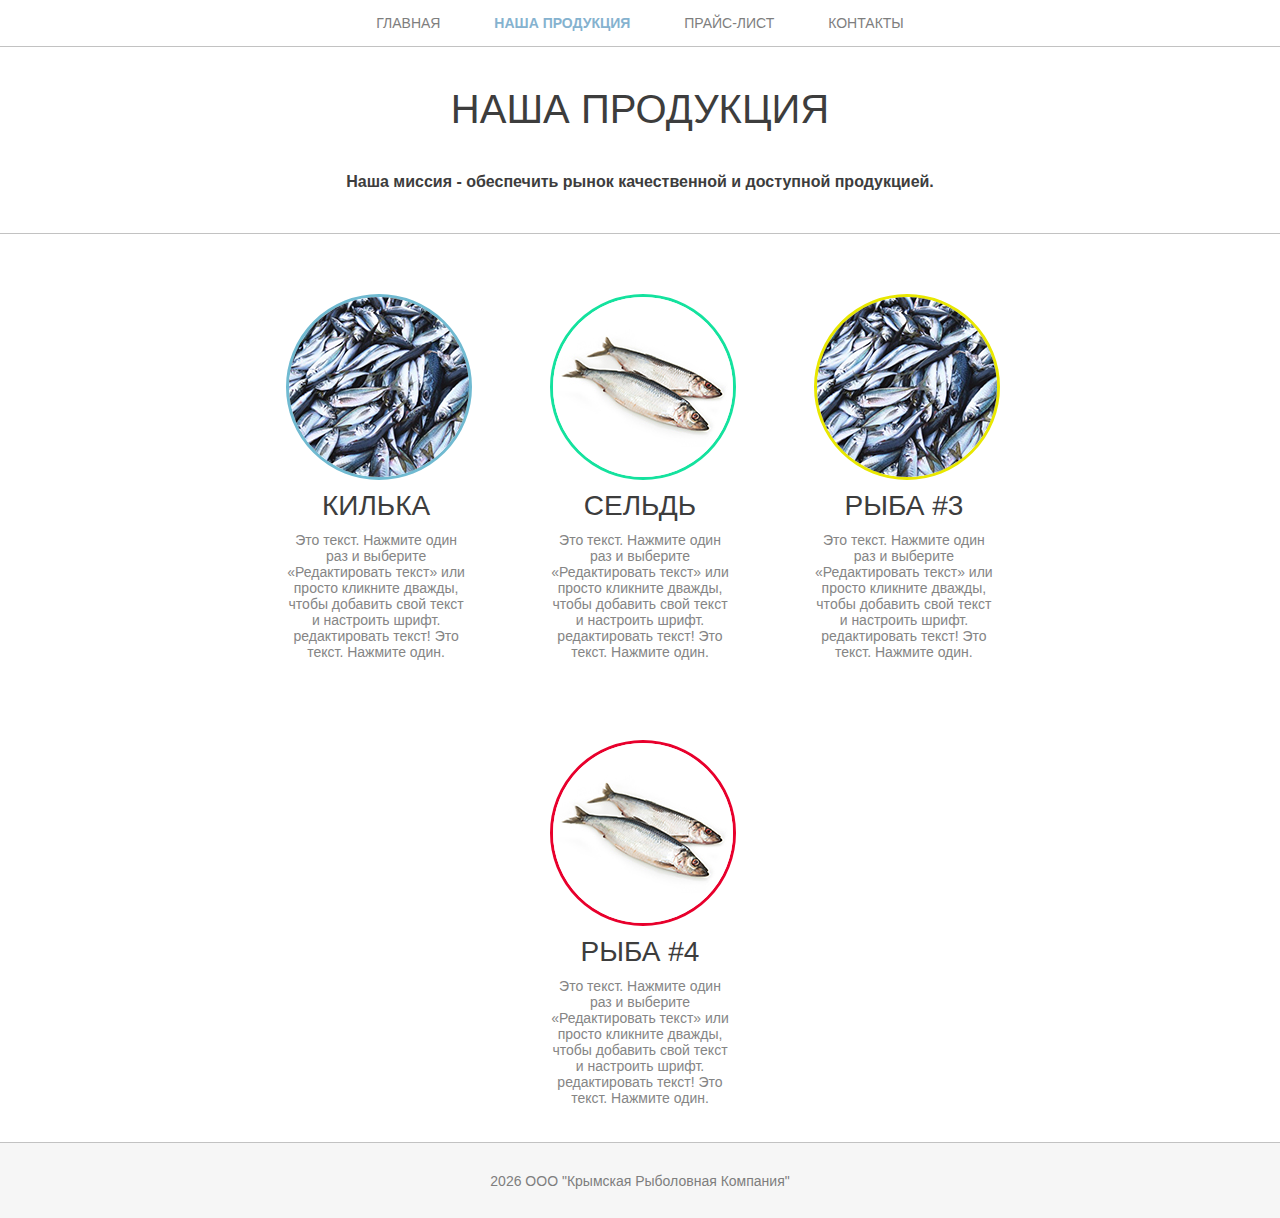
==== assortment.html @ 9fd5ed91 "Partner link was moved" ====
<!DOCTYPE html>
<html>
    <head>
        <meta charset="UTF-8" />
        <title>ООО "Крымская Рыболовная Компания"</title>

        <link rel="stylesheet" href="/css/common.css" />
        <link rel="stylesheet" href="/css/assortment.css" />

        <!--[if lt IE 9]>
        <script type="text/javascript" src="/js/html5shiv.js"></script>
        <![endif]-->

        <script type="text/javascript" src="/js/jquery-1.11.3.min.js"></script>
        <script type="text/javascript" src="/js/jquery.zoom.js"></script>
    </head>

    <body>
        <div class="body">
            <ul class="top-nav top-nav_bordered">
                <li class="top-nav__item">
                    <a href="index.html" class="nav-link">Главная</a>
                </li>

                <li class="top-nav__item">
                    <a href="assortment.html" class="nav-link nav-link_active">Наша продукция</a>
                </li>

                <li class="top-nav__item">
                    <a href="index.html#pricelist" class="nav-link">Прайс-лист</a>
                </li>

                <li class="top-nav__item">
                    <a href="index.html#contacts" class="nav-link">Контакты</a>
                </li>
            </ul>

            <div class="content">
                <div class="content__section">
                    <div class="limiter">
                        <div class="limiter__section">
                            <div class="description">
                                <h1 class="description__title">Наша продукция</h1>

                                <p class="description__text description__text_assortment">
                                    Наша миссия - обеспечить рынок качественной и доступной продукцией.
                                </p>
                            </div>
                        </div>
                    </div>
                </div>

                <div class="content__section content__section_bordered">
                    <div class="limiter">
                        <div class="limiter__section">
                            <div class="assortment-box clearfix">
                                <div class="assortment-box__container">
                                    <div class="assortment-item">
                                        <div class="assortment-item__thumb blue" data-url="img/assortment/kilka_l.jpg">
                                            <img class="assortment-thumb__image" src="img/assortment/kilka_s.jpg" />
                                            <div class="assortment-thumb__helper js-helper"></div>
                                        </div>

                                        <h1 class="assortment-item__title">Килька</h1>

                                        <p class="assortment-item__text">
                                            Это текст. Нажмите один раз и выберите «Редактировать текст» или просто кликните дважды,
                                            чтобы добавить свой текст и настроить шрифт. редактировать текст! Это текст. Нажмите один.
                                        </p>
                                    </div>
                                </div>

                                <div class="assortment-box__container">
                                    <div class="assortment-item">
                                        <div class="assortment-item__thumb green" data-url="img/assortment/seld_l.jpg">
                                            <img class="assortment-thumb__image" src="img/assortment/seld_s.jpg" />
                                            <div class="assortment-thumb__helper js-helper"></div>
                                        </div>

                                        <h1 class="assortment-item__title">Сельдь</h1>

                                        <p class="assortment-item__text">
                                            Это текст. Нажмите один раз и выберите «Редактировать текст» или просто кликните дважды,
                                            чтобы добавить свой текст и настроить шрифт. редактировать текст! Это текст. Нажмите один.
                                        </p>
                                    </div>
                                </div>

                                <div class="assortment-box__container">
                                    <div class="assortment-item">
                                        <div class="assortment-item__thumb yellow" data-url="img/assortment/kilka_l.jpg">
                                            <img class="assortment-thumb__image" src="img/assortment/kilka_s.jpg" />
                                            <div class="assortment-thumb__helper js-helper"></div>
                                        </div>

                                        <h1 class="assortment-item__title">Рыба #3</h1>

                                        <p class="assortment-item__text">
                                            Это текст. Нажмите один раз и выберите «Редактировать текст» или просто кликните дважды,
                                            чтобы добавить свой текст и настроить шрифт. редактировать текст! Это текст. Нажмите один.
                                        </p>
                                    </div>
                                </div>

                                <div class="assortment-box__container">
                                    <div class="assortment-item">
                                        <div class="assortment-item__thumb red" data-url="img/assortment/seld_l.jpg">
                                            <img class="assortment-thumb__image" src="img/assortment/seld_s.jpg" />
                                            <div class="assortment-thumb__helper js-helper"></div>
                                        </div>

                                        <h1 class="assortment-item__title">Рыба #4</h1>

                                        <p class="assortment-item__text">
                                            Это текст. Нажмите один раз и выберите «Редактировать текст» или просто кликните дважды,
                                            чтобы добавить свой текст и настроить шрифт. редактировать текст! Это текст. Нажмите один.
                                        </p>
                                    </div>
                                </div>
                            </div>
                        </div>
                    </div>
                </div>
            </div>
        </div>

        <footer class="footer">
            <div class="limiter">
                <div class="limiter__section clearfix">
                    <span id="footerYear">"2___</span>

                    ООО "Крымская Рыболовная Компания"
                </div>
            </div>
        </footer>

        <script type="text/javascript">
            $('#footerYear').text(new Date().getFullYear());

            (function enableZoom(){
                var thumbsContainers=document.querySelectorAll('.assortment-item__thumb'),
                    $thumbContainer;

                for(var i=0, end=thumbsContainers.length; i<end; i++){
                    $thumbContainer=$(thumbsContainers[i]);

                    $thumbContainer.zoom({
                        url:$thumbContainer.data('url'),
                        helper:$thumbContainer.children('.js-helper')
                    });
                }
            }());
        </script>
    </body>
</html>
---- css/common.css ----
html{
    height:100%;
}

body{
    font-family:Trebuchet MS, Trebuchet, Tahoma, Arial, sans-serif;
    font-size:14px;

    height:100%;

    margin:0;
    overflow-x:hidden;
}

body > .body{
    height:auto;
    min-height:100%;
}

.clearfix::after{
    content:".";
    clear:both;
    display:block;
    height:0;
    visibility:hidden;
}

.top-nav{
    list-style:none;

    margin:0;
    padding:15px;

    text-align:center;
}

.top-nav_bordered{
    border-bottom:1px solid #c2c2c2;
}

.top-nav__item{
    display:inline-block;
}

.top-nav__item:not(:last-child){
    margin-right:50px;
}

.nav-link{
    color:#7e7e7e;
    text-decoration:none;
    text-transform:uppercase;
}

.nav-link_active{
    color:#85b2cf;
    font-weight:bold;
}

.nav-link:not(.nav-link_active):hover{
    text-decoration:underline;
}

.content{
    padding-bottom:75px;
}

.footer{
    background:#f6f6f6;
    color:#7e7e7e;
    height:15px;
    margin-top:-75px;
    padding:30px;
    text-align:left;
    vertical-align:middle;
}

.content__section{
    border-bottom:1px solid #c2c2c2;
}

.limiter{
    margin:0 auto;
    text-align:center;

    min-width:1000px;
    width:80%
}

.limiter__section_filled{
    background:#f6f6f6;
}

.description{
    padding:40px;
    text-align:center;
}

.description-left{
    text-align:left;
}

.description__title{
    color:#3d3d3d;

    font-size:40px;
    font-weight:normal;

    margin:0;

    text-transform:uppercase;
}

.description__title_bordered{
    border-bottom:1px solid #c2c2c2;
    padding-bottom:40px;
}

.description__text{
    color:#797979;
    line-height:1.3;
    margin:40px 0 0 0;
}

.description__text p{
    color:#797979;
}
---- css/assortment.css ----
.description__text_assortment{
    color:#3d3d3d;

    font-size:16px;
    font-weight:bold;
}

.assortment-box{
    display:inline-block;
}

.assortment-box__container{
    display:inline-block;
    margin:40px 20px 0 20px;
    padding:20px;
    width:180px;
}

.assortment-item__thumb{
    border:3px solid #70bad1;
    border-radius:50%;

    height:180px;

    overflow:hidden;

    width:180px;
}

.assortment-item{
    position:relative;
}

.assortment-thumb__image{
    position:relative;
    z-index:1;
}

.assortment-item .zoomImg{
    z-index:2;
}

.assortment-thumb__helper{
    background:transparent;
    border-radius:50%;
    height:inherit;
    left:0;
    opacity:0;
    position:absolute;
    top:0;
    width:inherit;
    z-index:3;
}

.assortment-item__thumb.blue{
    border-color:#70bad1;
}

.assortment-item__thumb.green{
    border-color:#14e29e;
}

.assortment-item__thumb.yellow{
    border-color: #e8e700;
}

.assortment-item__thumb.red{
    border-color: #e8002c;
}

.assortment-item__title{
    color:#3d3d3d;

    font-weight:normal;
    font-size:28px;

    margin:10px 0 0 0;
    text-transform:uppercase;
}

.assortment-item__text{
    color:#858585;
    margin:10px 0 0 0;
}

/* Image zoom plugin override */
.zoomWindow{
    border-radius:50% !important;
}
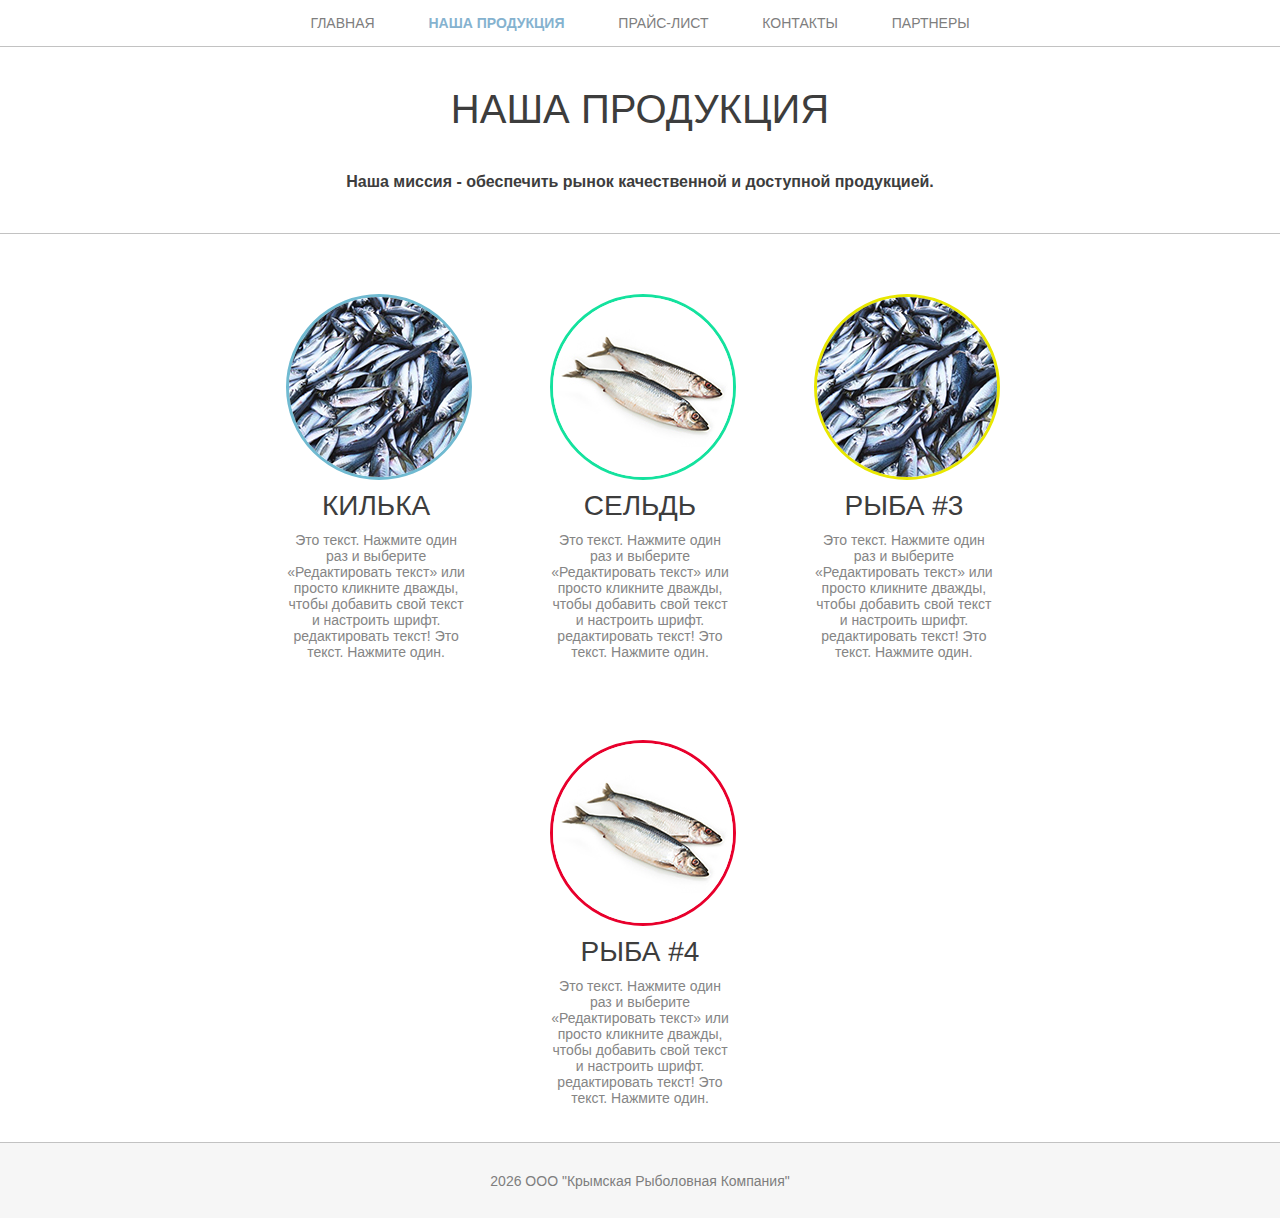
==== commit 227f8f00: "Navigation menu was fixed" ====
--- a/assortment.html
+++ b/assortment.html
@@ -32,6 +32,10 @@
 
                 <li class="top-nav__item">
                     <a href="index.html#contacts" class="nav-link">Контакты</a>
+                </li>
+
+                <li class="top-nav__item">
+                    <a href="index.html#partners" class="nav-link">Партнеры</a>
                 </li>
             </ul>
 
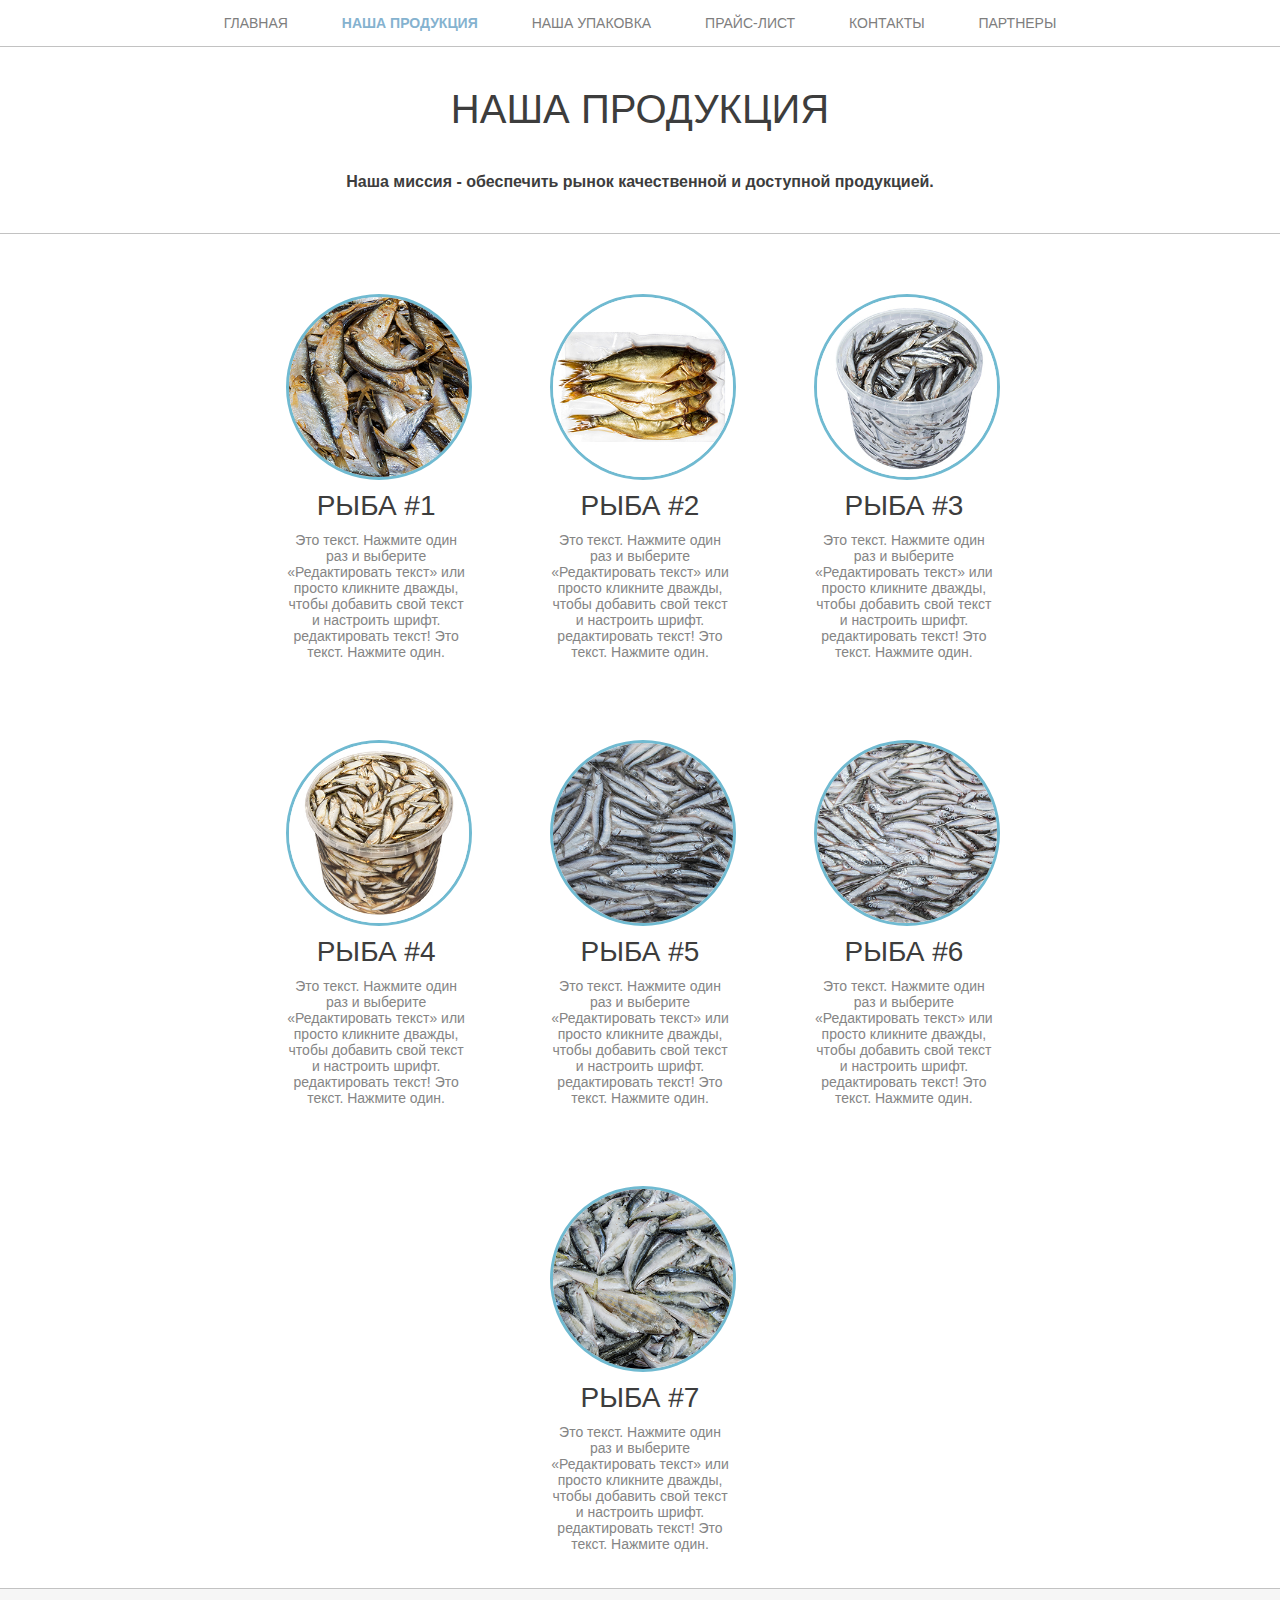
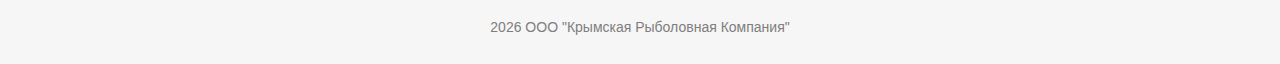
==== commit 3c2ef21a: "Assortment images were changed" ====
--- a/assortment.html
+++ b/assortment.html
@@ -2,7 +2,7 @@
 <html>
     <head>
         <meta charset="UTF-8" />
-        <title>ООО "Крымская Рыболовная Компания"</title>
+        <title>ООО "Крымская Рыболовная Компания" - Наша Продукция</title>
 
         <link rel="stylesheet" href="/css/common.css" />
         <link rel="stylesheet" href="/css/assortment.css" />
@@ -24,6 +24,10 @@
 
                 <li class="top-nav__item">
                     <a href="assortment.html" class="nav-link nav-link_active">Наша продукция</a>
+                </li>
+
+                <li class="top-nav__item">
+                    <a href="packing.html" class="nav-link">Наша Упаковка</a>
                 </li>
 
                 <li class="top-nav__item">
@@ -60,40 +64,40 @@
                             <div class="assortment-box clearfix">
                                 <div class="assortment-box__container">
                                     <div class="assortment-item">
-                                        <div class="assortment-item__thumb blue" data-url="img/assortment/kilka_l.jpg">
-                                            <img class="assortment-thumb__image" src="img/assortment/kilka_s.jpg" />
-                                            <div class="assortment-thumb__helper js-helper"></div>
-                                        </div>
-
-                                        <h1 class="assortment-item__title">Килька</h1>
-
-                                        <p class="assortment-item__text">
-                                            Это текст. Нажмите один раз и выберите «Редактировать текст» или просто кликните дважды,
-                                            чтобы добавить свой текст и настроить шрифт. редактировать текст! Это текст. Нажмите один.
-                                        </p>
-                                    </div>
-                                </div>
-
-                                <div class="assortment-box__container">
-                                    <div class="assortment-item">
-                                        <div class="assortment-item__thumb green" data-url="img/assortment/seld_l.jpg">
-                                            <img class="assortment-thumb__image" src="img/assortment/seld_s.jpg" />
-                                            <div class="assortment-thumb__helper js-helper"></div>
-                                        </div>
-
-                                        <h1 class="assortment-item__title">Сельдь</h1>
-
-                                        <p class="assortment-item__text">
-                                            Это текст. Нажмите один раз и выберите «Редактировать текст» или просто кликните дважды,
-                                            чтобы добавить свой текст и настроить шрифт. редактировать текст! Это текст. Нажмите один.
-                                        </p>
-                                    </div>
-                                </div>
-
-                                <div class="assortment-box__container">
-                                    <div class="assortment-item">
-                                        <div class="assortment-item__thumb yellow" data-url="img/assortment/kilka_l.jpg">
-                                            <img class="assortment-thumb__image" src="img/assortment/kilka_s.jpg" />
+                                        <div class="assortment-item__thumb" data-url="img/assortment/big/1.jpg">
+                                            <img class="assortment-thumb__image" src="img/assortment/small/1.jpg" />
+                                            <div class="assortment-thumb__helper js-helper"></div>
+                                        </div>
+
+                                        <h1 class="assortment-item__title">Рыба #1</h1>
+
+                                        <p class="assortment-item__text">
+                                            Это текст. Нажмите один раз и выберите «Редактировать текст» или просто кликните дважды,
+                                            чтобы добавить свой текст и настроить шрифт. редактировать текст! Это текст. Нажмите один.
+                                        </p>
+                                    </div>
+                                </div>
+
+                                <div class="assortment-box__container">
+                                    <div class="assortment-item">
+                                        <div class="assortment-item__thumb" data-url="img/assortment/big/2.jpg">
+                                            <img class="assortment-thumb__image" src="img/assortment/small/2.jpg" />
+                                            <div class="assortment-thumb__helper js-helper"></div>
+                                        </div>
+
+                                        <h1 class="assortment-item__title">Рыба #2</h1>
+
+                                        <p class="assortment-item__text">
+                                            Это текст. Нажмите один раз и выберите «Редактировать текст» или просто кликните дважды,
+                                            чтобы добавить свой текст и настроить шрифт. редактировать текст! Это текст. Нажмите один.
+                                        </p>
+                                    </div>
+                                </div>
+
+                                <div class="assortment-box__container">
+                                    <div class="assortment-item">
+                                        <div class="assortment-item__thumb" data-url="img/assortment/big/3.jpg">
+                                            <img class="assortment-thumb__image" src="img/assortment/small/3.jpg" />
                                             <div class="assortment-thumb__helper js-helper"></div>
                                         </div>
 
@@ -108,12 +112,60 @@
 
                                 <div class="assortment-box__container">
                                     <div class="assortment-item">
-                                        <div class="assortment-item__thumb red" data-url="img/assortment/seld_l.jpg">
-                                            <img class="assortment-thumb__image" src="img/assortment/seld_s.jpg" />
+                                        <div class="assortment-item__thumb" data-url="img/assortment/big/4.jpg">
+                                            <img class="assortment-thumb__image" src="img/assortment/small/4.jpg" />
                                             <div class="assortment-thumb__helper js-helper"></div>
                                         </div>
 
                                         <h1 class="assortment-item__title">Рыба #4</h1>
+
+                                        <p class="assortment-item__text">
+                                            Это текст. Нажмите один раз и выберите «Редактировать текст» или просто кликните дважды,
+                                            чтобы добавить свой текст и настроить шрифт. редактировать текст! Это текст. Нажмите один.
+                                        </p>
+                                    </div>
+                                </div>
+
+                                <div class="assortment-box__container">
+                                    <div class="assortment-item">
+                                        <div class="assortment-item__thumb" data-url="img/assortment/big/5.jpg">
+                                            <img class="assortment-thumb__image" src="img/assortment/small/5.jpg" />
+                                            <div class="assortment-thumb__helper js-helper"></div>
+                                        </div>
+
+                                        <h1 class="assortment-item__title">Рыба #5</h1>
+
+                                        <p class="assortment-item__text">
+                                            Это текст. Нажмите один раз и выберите «Редактировать текст» или просто кликните дважды,
+                                            чтобы добавить свой текст и настроить шрифт. редактировать текст! Это текст. Нажмите один.
+                                        </p>
+                                    </div>
+                                </div>
+
+                                <div class="assortment-box__container">
+                                    <div class="assortment-item">
+                                        <div class="assortment-item__thumb" data-url="img/assortment/big/6.jpg">
+                                            <img class="assortment-thumb__image" src="img/assortment/small/6.jpg" />
+                                            <div class="assortment-thumb__helper js-helper"></div>
+                                        </div>
+
+                                        <h1 class="assortment-item__title">Рыба #6</h1>
+
+                                        <p class="assortment-item__text">
+                                            Это текст. Нажмите один раз и выберите «Редактировать текст» или просто кликните дважды,
+                                            чтобы добавить свой текст и настроить шрифт. редактировать текст! Это текст. Нажмите один.
+                                        </p>
+                                    </div>
+                                </div>
+
+                                <div class="assortment-box__container">
+                                    <div class="assortment-item">
+                                        <div class="assortment-item__thumb" data-url="img/assortment/big/7.jpg">
+                                            <img class="assortment-thumb__image" src="img/assortment/small/7.jpg" />
+                                            <div class="assortment-thumb__helper js-helper"></div>
+                                        </div>
+
+                                        <h1 class="assortment-item__title">Рыба #7</h1>
 
                                         <p class="assortment-item__text">
                                             Это текст. Нажмите один раз и выберите «Редактировать текст» или просто кликните дважды,
--- a/css/common.css
+++ b/css/common.css
@@ -79,6 +79,10 @@
     border-bottom:1px solid #c2c2c2;
 }
 
+.content__section_filled{
+    background:#f6f6f6;
+}
+
 .limiter{
     margin:0 auto;
     text-align:center;
@@ -122,6 +126,6 @@
     margin:40px 0 0 0;
 }
 
-.description__text p{
-    color:#797979;
+.description__text_italic{
+    font-style:italic;
 }--- a/css/assortment.css
+++ b/css/assortment.css
@@ -32,7 +32,9 @@
 }
 
 .assortment-thumb__image{
+    height:100%;
     position:relative;
+    width:100%;
     z-index:1;
 }
 
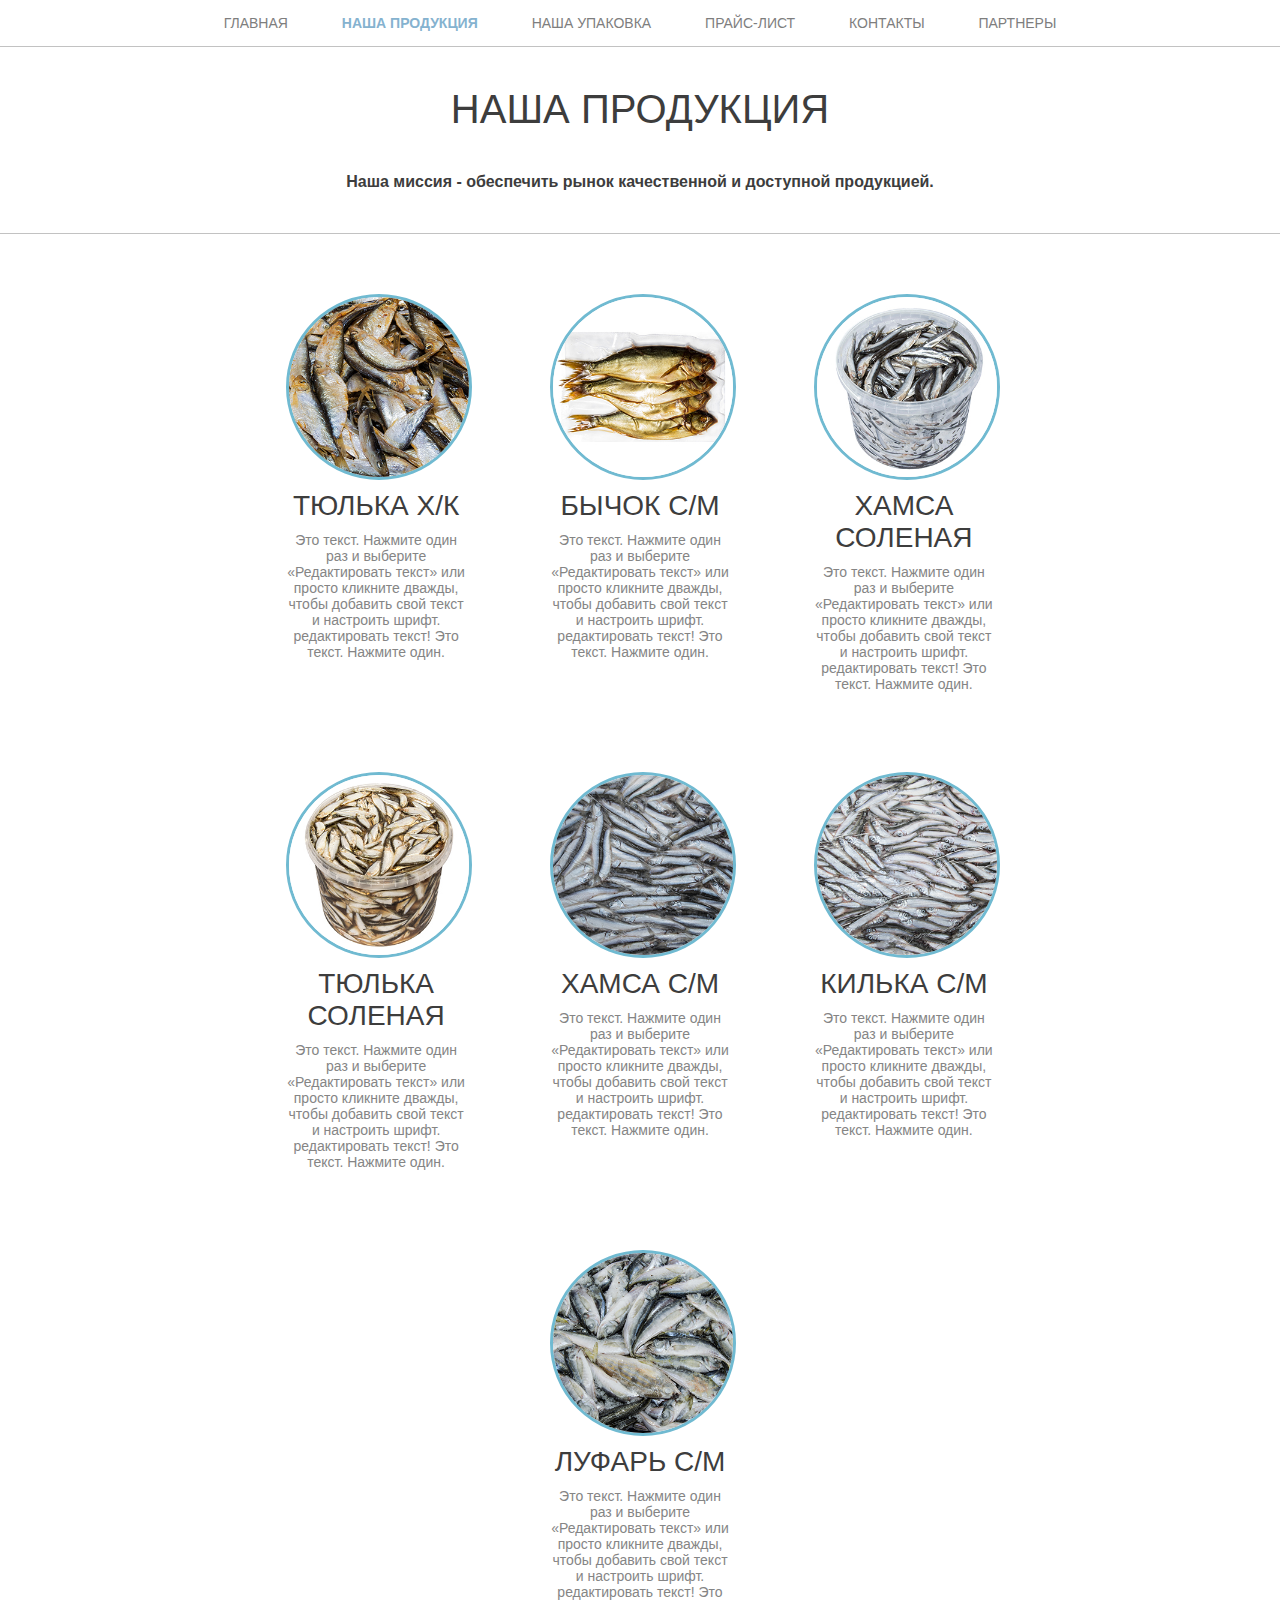
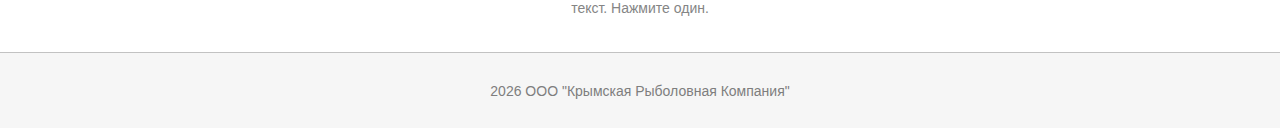
==== commit 086d9e87: "Assortment lables were changed" ====
--- a/assortment.html
+++ b/assortment.html
@@ -69,7 +69,7 @@
                                             <div class="assortment-thumb__helper js-helper"></div>
                                         </div>
 
-                                        <h1 class="assortment-item__title">Рыба #1</h1>
+                                        <h1 class="assortment-item__title">Тюлька х/к</h1>
 
                                         <p class="assortment-item__text">
                                             Это текст. Нажмите один раз и выберите «Редактировать текст» или просто кликните дважды,
@@ -85,7 +85,7 @@
                                             <div class="assortment-thumb__helper js-helper"></div>
                                         </div>
 
-                                        <h1 class="assortment-item__title">Рыба #2</h1>
+                                        <h1 class="assortment-item__title">Бычок с/м</h1>
 
                                         <p class="assortment-item__text">
                                             Это текст. Нажмите один раз и выберите «Редактировать текст» или просто кликните дважды,
@@ -101,7 +101,7 @@
                                             <div class="assortment-thumb__helper js-helper"></div>
                                         </div>
 
-                                        <h1 class="assortment-item__title">Рыба #3</h1>
+                                        <h1 class="assortment-item__title">Хамса соленая</h1>
 
                                         <p class="assortment-item__text">
                                             Это текст. Нажмите один раз и выберите «Редактировать текст» или просто кликните дважды,
@@ -117,7 +117,7 @@
                                             <div class="assortment-thumb__helper js-helper"></div>
                                         </div>
 
-                                        <h1 class="assortment-item__title">Рыба #4</h1>
+                                        <h1 class="assortment-item__title">Тюлька соленая</h1>
 
                                         <p class="assortment-item__text">
                                             Это текст. Нажмите один раз и выберите «Редактировать текст» или просто кликните дважды,
@@ -133,7 +133,7 @@
                                             <div class="assortment-thumb__helper js-helper"></div>
                                         </div>
 
-                                        <h1 class="assortment-item__title">Рыба #5</h1>
+                                        <h1 class="assortment-item__title">Хамса с/м</h1>
 
                                         <p class="assortment-item__text">
                                             Это текст. Нажмите один раз и выберите «Редактировать текст» или просто кликните дважды,
@@ -149,7 +149,7 @@
                                             <div class="assortment-thumb__helper js-helper"></div>
                                         </div>
 
-                                        <h1 class="assortment-item__title">Рыба #6</h1>
+                                        <h1 class="assortment-item__title">Килька с/м</h1>
 
                                         <p class="assortment-item__text">
                                             Это текст. Нажмите один раз и выберите «Редактировать текст» или просто кликните дважды,
@@ -165,7 +165,7 @@
                                             <div class="assortment-thumb__helper js-helper"></div>
                                         </div>
 
-                                        <h1 class="assortment-item__title">Рыба #7</h1>
+                                        <h1 class="assortment-item__title">Луфарь с/м</h1>
 
                                         <p class="assortment-item__text">
                                             Это текст. Нажмите один раз и выберите «Редактировать текст» или просто кликните дважды,
--- a/css/assortment.css
+++ b/css/assortment.css
@@ -13,6 +13,7 @@
     display:inline-block;
     margin:40px 20px 0 20px;
     padding:20px;
+    vertical-align:top;
     width:180px;
 }
 
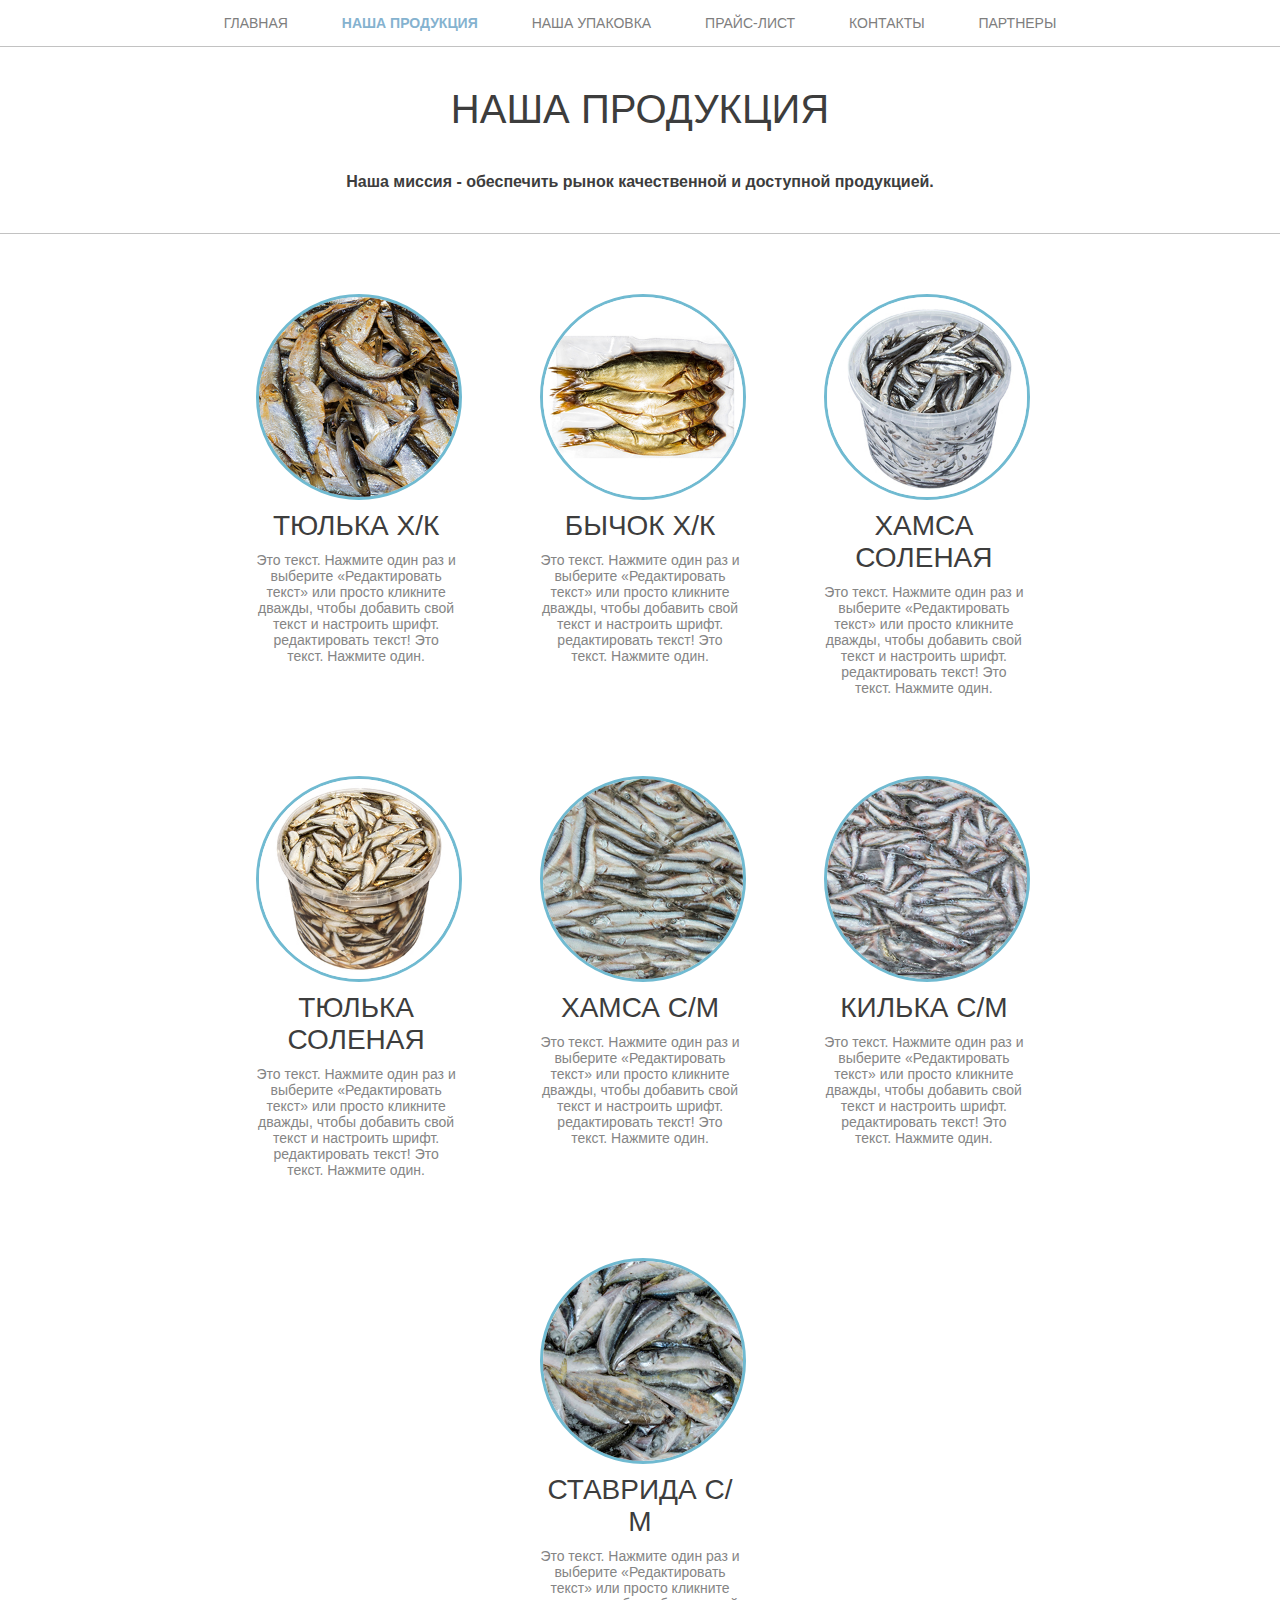
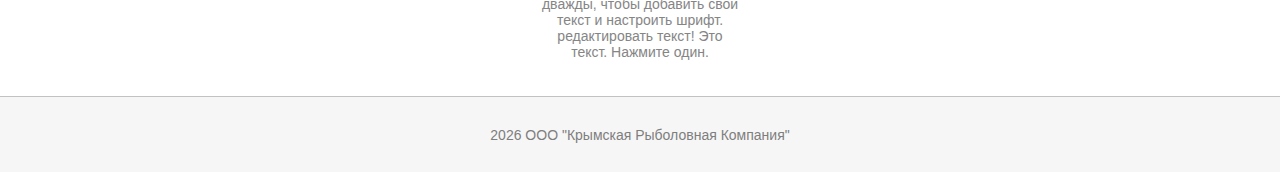
==== commit e69420a0: "Packing images were added" ====
--- a/assortment.html
+++ b/assortment.html
@@ -85,7 +85,7 @@
                                             <div class="assortment-thumb__helper js-helper"></div>
                                         </div>
 
-                                        <h1 class="assortment-item__title">Бычок с/м</h1>
+                                        <h1 class="assortment-item__title">Бычок х/к</h1>
 
                                         <p class="assortment-item__text">
                                             Это текст. Нажмите один раз и выберите «Редактировать текст» или просто кликните дважды,
@@ -165,7 +165,7 @@
                                             <div class="assortment-thumb__helper js-helper"></div>
                                         </div>
 
-                                        <h1 class="assortment-item__title">Луфарь с/м</h1>
+                                        <h1 class="assortment-item__title">Ставрида с/м</h1>
 
                                         <p class="assortment-item__text">
                                             Это текст. Нажмите один раз и выберите «Редактировать текст» или просто кликните дважды,
--- a/css/assortment.css
+++ b/css/assortment.css
@@ -14,18 +14,18 @@
     margin:40px 20px 0 20px;
     padding:20px;
     vertical-align:top;
-    width:180px;
+    width:200px;
 }
 
 .assortment-item__thumb{
     border:3px solid #70bad1;
     border-radius:50%;
 
-    height:180px;
+    height:200px;
 
     overflow:hidden;
 
-    width:180px;
+    width:200px;
 }
 
 .assortment-item{
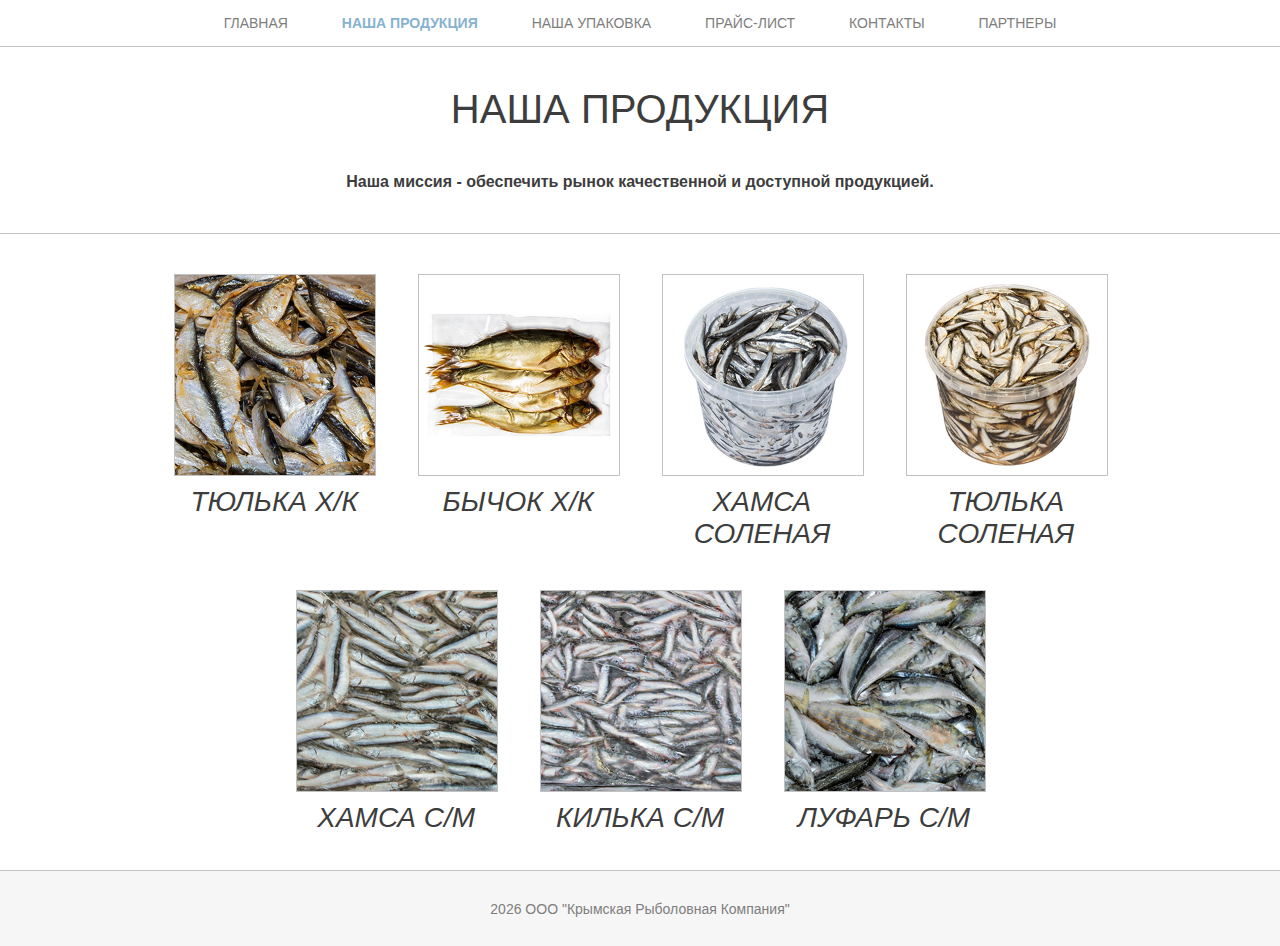
==== commit 57729a7f: "Assortment items were changed" ====
--- a/assortment.html
+++ b/assortment.html
@@ -58,7 +58,7 @@
                     </div>
                 </div>
 
-                <div class="content__section content__section_bordered">
+                <div class="content__section content__section_bordered content__section_items">
                     <div class="limiter">
                         <div class="limiter__section">
                             <div class="assortment-box clearfix">
@@ -70,11 +70,6 @@
                                         </div>
 
                                         <h1 class="assortment-item__title">Тюлька х/к</h1>
-
-                                        <p class="assortment-item__text">
-                                            Это текст. Нажмите один раз и выберите «Редактировать текст» или просто кликните дважды,
-                                            чтобы добавить свой текст и настроить шрифт. редактировать текст! Это текст. Нажмите один.
-                                        </p>
                                     </div>
                                 </div>
 
@@ -86,11 +81,6 @@
                                         </div>
 
                                         <h1 class="assortment-item__title">Бычок х/к</h1>
-
-                                        <p class="assortment-item__text">
-                                            Это текст. Нажмите один раз и выберите «Редактировать текст» или просто кликните дважды,
-                                            чтобы добавить свой текст и настроить шрифт. редактировать текст! Это текст. Нажмите один.
-                                        </p>
                                     </div>
                                 </div>
 
@@ -102,11 +92,6 @@
                                         </div>
 
                                         <h1 class="assortment-item__title">Хамса соленая</h1>
-
-                                        <p class="assortment-item__text">
-                                            Это текст. Нажмите один раз и выберите «Редактировать текст» или просто кликните дважды,
-                                            чтобы добавить свой текст и настроить шрифт. редактировать текст! Это текст. Нажмите один.
-                                        </p>
                                     </div>
                                 </div>
 
@@ -118,11 +103,6 @@
                                         </div>
 
                                         <h1 class="assortment-item__title">Тюлька соленая</h1>
-
-                                        <p class="assortment-item__text">
-                                            Это текст. Нажмите один раз и выберите «Редактировать текст» или просто кликните дважды,
-                                            чтобы добавить свой текст и настроить шрифт. редактировать текст! Это текст. Нажмите один.
-                                        </p>
                                     </div>
                                 </div>
 
@@ -134,11 +114,6 @@
                                         </div>
 
                                         <h1 class="assortment-item__title">Хамса с/м</h1>
-
-                                        <p class="assortment-item__text">
-                                            Это текст. Нажмите один раз и выберите «Редактировать текст» или просто кликните дважды,
-                                            чтобы добавить свой текст и настроить шрифт. редактировать текст! Это текст. Нажмите один.
-                                        </p>
                                     </div>
                                 </div>
 
@@ -150,11 +125,6 @@
                                         </div>
 
                                         <h1 class="assortment-item__title">Килька с/м</h1>
-
-                                        <p class="assortment-item__text">
-                                            Это текст. Нажмите один раз и выберите «Редактировать текст» или просто кликните дважды,
-                                            чтобы добавить свой текст и настроить шрифт. редактировать текст! Это текст. Нажмите один.
-                                        </p>
                                     </div>
                                 </div>
 
@@ -165,12 +135,7 @@
                                             <div class="assortment-thumb__helper js-helper"></div>
                                         </div>
 
-                                        <h1 class="assortment-item__title">Ставрида с/м</h1>
-
-                                        <p class="assortment-item__text">
-                                            Это текст. Нажмите один раз и выберите «Редактировать текст» или просто кликните дважды,
-                                            чтобы добавить свой текст и настроить шрифт. редактировать текст! Это текст. Нажмите один.
-                                        </p>
+                                        <h1 class="assortment-item__title">Луфарь с/м</h1>
                                     </div>
                                 </div>
                             </div>
--- a/css/assortment.css
+++ b/css/assortment.css
@@ -1,3 +1,7 @@
+.content__section_items{
+    padding-bottom:20px;
+}
+
 .description__text_assortment{
     color:#3d3d3d;
 
@@ -11,20 +15,16 @@
 
 .assortment-box__container{
     display:inline-block;
-    margin:40px 20px 0 20px;
-    padding:20px;
+    margin:0 20px;
     vertical-align:top;
     width:200px;
 }
 
 .assortment-item__thumb{
-    border:3px solid #70bad1;
-    border-radius:50%;
-
+    border:1px solid #c2c2c2;
+    margin-top:40px;
     height:200px;
-
     overflow:hidden;
-
     width:200px;
 }
 
@@ -76,6 +76,7 @@
 
     font-weight:normal;
     font-size:28px;
+    font-style:italic;
 
     margin:10px 0 0 0;
     text-transform:uppercase;
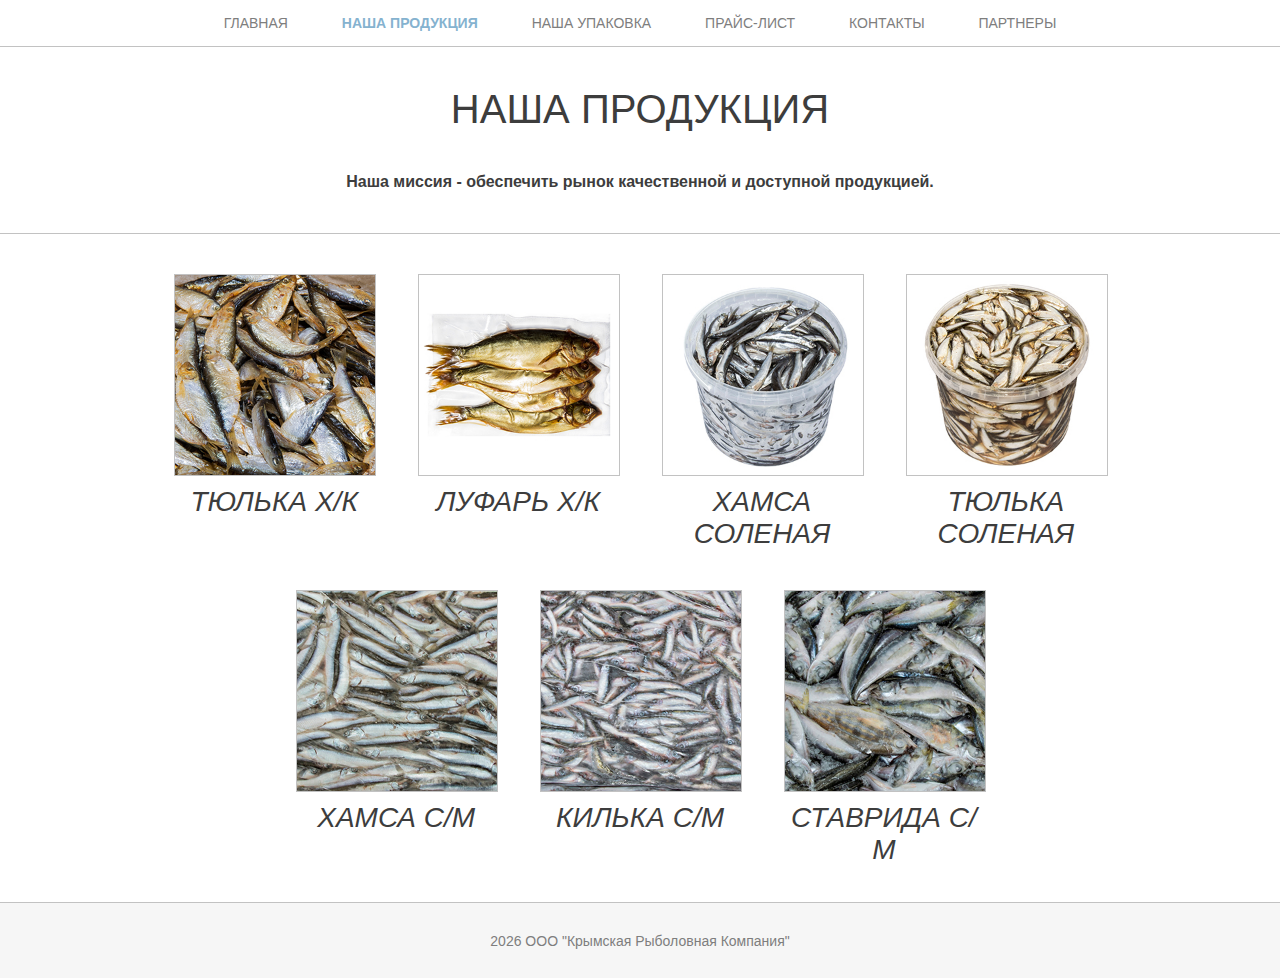
==== commit 958f34d4: "Fish lables were changed" ====
--- a/assortment.html
+++ b/assortment.html
@@ -66,7 +66,6 @@
                                     <div class="assortment-item">
                                         <div class="assortment-item__thumb" data-url="img/assortment/big/1.jpg">
                                             <img class="assortment-thumb__image" src="img/assortment/small/1.jpg" />
-                                            <div class="assortment-thumb__helper js-helper"></div>
                                         </div>
 
                                         <h1 class="assortment-item__title">Тюлька х/к</h1>
@@ -77,10 +76,9 @@
                                     <div class="assortment-item">
                                         <div class="assortment-item__thumb" data-url="img/assortment/big/2.jpg">
                                             <img class="assortment-thumb__image" src="img/assortment/small/2.jpg" />
-                                            <div class="assortment-thumb__helper js-helper"></div>
                                         </div>
 
-                                        <h1 class="assortment-item__title">Бычок х/к</h1>
+                                        <h1 class="assortment-item__title">Луфарь х/к</h1>
                                     </div>
                                 </div>
 
@@ -88,7 +86,6 @@
                                     <div class="assortment-item">
                                         <div class="assortment-item__thumb" data-url="img/assortment/big/3.jpg">
                                             <img class="assortment-thumb__image" src="img/assortment/small/3.jpg" />
-                                            <div class="assortment-thumb__helper js-helper"></div>
                                         </div>
 
                                         <h1 class="assortment-item__title">Хамса соленая</h1>
@@ -99,7 +96,6 @@
                                     <div class="assortment-item">
                                         <div class="assortment-item__thumb" data-url="img/assortment/big/4.jpg">
                                             <img class="assortment-thumb__image" src="img/assortment/small/4.jpg" />
-                                            <div class="assortment-thumb__helper js-helper"></div>
                                         </div>
 
                                         <h1 class="assortment-item__title">Тюлька соленая</h1>
@@ -110,7 +106,6 @@
                                     <div class="assortment-item">
                                         <div class="assortment-item__thumb" data-url="img/assortment/big/5.jpg">
                                             <img class="assortment-thumb__image" src="img/assortment/small/5.jpg" />
-                                            <div class="assortment-thumb__helper js-helper"></div>
                                         </div>
 
                                         <h1 class="assortment-item__title">Хамса с/м</h1>
@@ -121,7 +116,6 @@
                                     <div class="assortment-item">
                                         <div class="assortment-item__thumb" data-url="img/assortment/big/6.jpg">
                                             <img class="assortment-thumb__image" src="img/assortment/small/6.jpg" />
-                                            <div class="assortment-thumb__helper js-helper"></div>
                                         </div>
 
                                         <h1 class="assortment-item__title">Килька с/м</h1>
@@ -132,10 +126,9 @@
                                     <div class="assortment-item">
                                         <div class="assortment-item__thumb" data-url="img/assortment/big/7.jpg">
                                             <img class="assortment-thumb__image" src="img/assortment/small/7.jpg" />
-                                            <div class="assortment-thumb__helper js-helper"></div>
                                         </div>
 
-                                        <h1 class="assortment-item__title">Луфарь с/м</h1>
+                                        <h1 class="assortment-item__title">Ставрида с/м</h1>
                                     </div>
                                 </div>
                             </div>
@@ -166,8 +159,7 @@
                     $thumbContainer=$(thumbsContainers[i]);
 
                     $thumbContainer.zoom({
-                        url:$thumbContainer.data('url'),
-                        helper:$thumbContainer.children('.js-helper')
+                        url:$thumbContainer.data('url')
                     });
                 }
             }());
